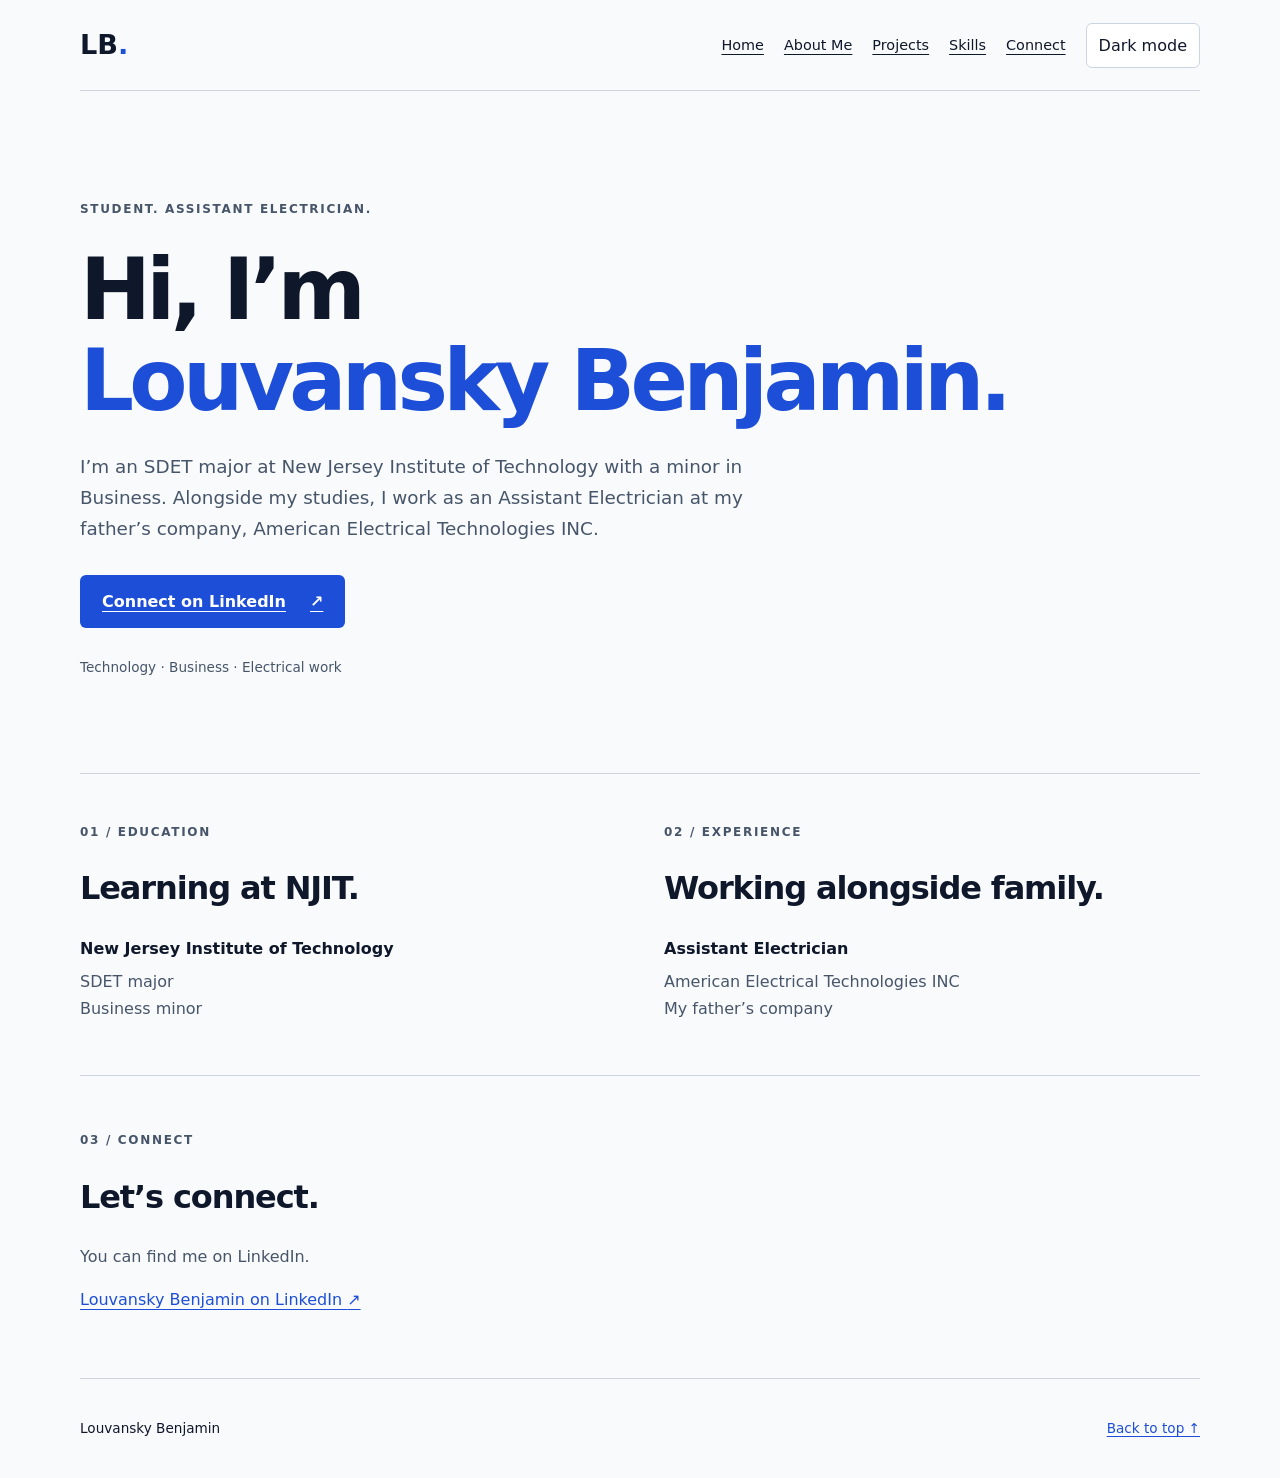
==== index.html @ 08a89f73 "Add disconnect relocation project with before and after photos" ====
<!doctype html>
<html lang="en">
<head>
  <meta charset="utf-8">
  <meta name="viewport" content="width=device-width, initial-scale=1">
  <meta name="description" content="Meet Louvansky Benjamin, an SDET major at NJIT, Business minor, and Assistant Electrician at American Electrical Technologies INC.">
  <title>Louvansky Benjamin | Portfolio</title>
  <link rel="stylesheet" href="css/styles.css">
  <script src="js/script.js" defer></script>
</head>
<body>
  <a class="skip-link" href="#main">Skip to content</a>
  <header class="site-header wrap">
    <a class="brand" href="index.html" aria-label="Louvansky Benjamin home">LB<span aria-hidden="true">.</span></a>
    <button class="menu-toggle" type="button" aria-expanded="false" aria-controls="navigation" hidden>Menu</button>
    <nav id="navigation" aria-label="Main navigation">
      <a href="index.html" aria-current="page">Home</a>
      <a href="about.html">About Me</a>
      <a href="projects.html">Projects</a>
      <a href="skills.html">Skills</a>
      <a href="index.html#contact">Connect</a>
    </nav>
    <button class="theme-toggle" type="button" aria-pressed="false" hidden>Dark mode</button>
  </header>
  <main id="main" class="wrap">
    <section class="hero" aria-labelledby="intro-title">
      <p class="eyebrow">Student. Assistant Electrician.</p>
      <h1 id="intro-title">Hi, I’m<br><span>Louvansky Benjamin.</span></h1>
      <p class="intro">I’m an SDET major at New Jersey Institute of Technology with a minor in Business. Alongside my studies, I work as an Assistant Electrician at my father’s company, American Electrical Technologies INC.</p>
      <a class="button" href="https://www.linkedin.com/in/louvansky-benjamin-083455307/">Connect on LinkedIn <span aria-hidden="true">↗</span></a>
      <p class="hero-note">Technology · Business · Electrical work</p>
    </section>
    <div class="details">
      <section id="education" aria-labelledby="education-title">
        <p class="eyebrow">01 / Education</p>
        <h2 id="education-title">Learning at NJIT.</h2>
        <p class="detail-title">New Jersey Institute of Technology</p>
        <p>SDET major<br>Business minor</p>
      </section>
      <section id="experience" aria-labelledby="experience-title">
        <p class="eyebrow">02 / Experience</p>
        <h2 id="experience-title">Working alongside family.</h2>
        <p class="detail-title">Assistant Electrician</p>
        <p>American Electrical Technologies INC<br>My father’s company</p>
      </section>
    </div>
    <section id="contact" class="contact" aria-labelledby="contact-title">
      <p class="eyebrow">03 / Connect</p>
      <h2 id="contact-title">Let’s connect.</h2>
      <p>You can find me on LinkedIn.</p>
      <a href="https://www.linkedin.com/in/louvansky-benjamin-083455307/">Louvansky Benjamin on LinkedIn <span aria-hidden="true">↗</span></a>
    </section>
  </main>
  <footer class="wrap site-footer"><p>Louvansky Benjamin</p><a href="#main">Back to top ↑</a></footer>
</body>
</html>
---- css/styles.css ----
:root {
  color-scheme: light;
  --background: #f8fafc;
  --surface: #ffffff;
  --text: #0f172a;
  --muted: #475569;
  --accent: #1d4ed8;
  --line: #cbd5e1;
}
:root[data-theme="dark"] {
  color-scheme: dark;
  --background: #0f172a;
  --surface: #172338;
  --text: #f8fafc;
  --muted: #cbd5e1;
  --accent: #93c5fd;
  --line: #475569;
}
* { box-sizing: border-box; }
body { margin: 0; background: var(--background); color: var(--text); font-family: system-ui, -apple-system, BlinkMacSystemFont, "Segoe UI", sans-serif; line-height: 1.7; }
a { color: var(--accent); text-underline-offset: 0.25em; }
a:hover { text-decoration-thickness: 2px; }
button { font: inherit; cursor: pointer; }
:focus-visible { outline: 3px solid var(--accent); outline-offset: 5px; }
[hidden] { display: none !important; }
.wrap { width: min(1120px, calc(100% - 40px)); margin-inline: auto; }
.skip-link { position: absolute; left: 20px; top: -100px; padding: 12px; background: var(--surface); z-index: 2; }
.skip-link:focus { top: 12px; }
.site-header { display: flex; flex-wrap: wrap; align-items: center; gap: 20px; padding-block: 22px; border-bottom: 1px solid var(--line); }
.brand { color: var(--text); font-size: 1.7rem; font-weight: 800; text-decoration: none; margin-right: auto; }
.brand span { color: var(--accent); }
nav { display: flex; flex-wrap: wrap; gap: 20px; }
nav a { color: var(--text); font-size: 0.9rem; }
.menu-toggle, .theme-toggle { background: var(--surface); color: var(--text); border: 1px solid var(--line); padding: 8px 12px; border-radius: 6px; }
.hero { padding-block: 70px; max-width: 950px; }
.eyebrow { color: var(--muted); text-transform: uppercase; font-size: 0.75rem; font-weight: 700; letter-spacing: 0.14em; }
h1 { font-size: clamp(2.6rem, 7vw, 5.3rem); line-height: 1.08; letter-spacing: -0.055em; margin-block: 24px; overflow-wrap: anywhere; }
h1 span { color: var(--accent); }
.intro { max-width: 670px; font-size: 1.15rem; color: var(--muted); margin-bottom: 30px; }
.button { display: inline-flex; gap: 24px; padding: 13px 22px; background: #1d4ed8; color: #fff; border-radius: 6px; font-weight: 600; }
.hero-note { margin-top: 28px; font-size: 0.85rem; color: var(--muted); }
.details { display: grid; border-top: 1px solid var(--line); }
.details section { padding-block: 36px; }
h2 { font-size: clamp(1.5rem, 3vw, 2rem); letter-spacing: -0.035em; line-height: 1.25; }
.detail-title { font-weight: 650; margin-bottom: 0; }
.detail-title + p { margin-top: 6px; color: var(--muted); }
.contact { padding-block: 42px 65px; border-top: 1px solid var(--line); }
.contact p:not(.eyebrow) { color: var(--muted); }
.site-footer { display: flex; flex-wrap: wrap; justify-content: space-between; gap: 12px; align-items: center; padding-block: 24px; border-top: 1px solid var(--line); font-size: 0.85rem; }
@media (max-width: 699px) {
  .site-header nav { order: 4; width: 100%; flex-direction: column; }
  .site-header nav a { padding-block: 8px; }
}
@media (min-width: 700px) {
  .menu-toggle { display: none; }
  .hero { padding-block: 96px 80px; }
  .details { grid-template-columns: 1fr 1fr; gap: 48px; }
}

.project { border-top: 1px solid var(--line); padding-block: 36px 64px; }
.project > p { max-width: 75ch; }
.project-gallery { display: grid; gap: 28px; margin-top: 32px; }
.project-gallery figure { margin: 0; min-width: 0; }
.project-gallery a { display: block; }
.project-gallery img { display: block; width: 100%; height: auto; border-radius: 8px; }
.project-gallery figcaption { margin-top: 12px; color: var(--muted); font-size: 0.9rem; }
@media (min-width: 700px) {
  .project-gallery { grid-template-columns: 1fr 1fr; }
}
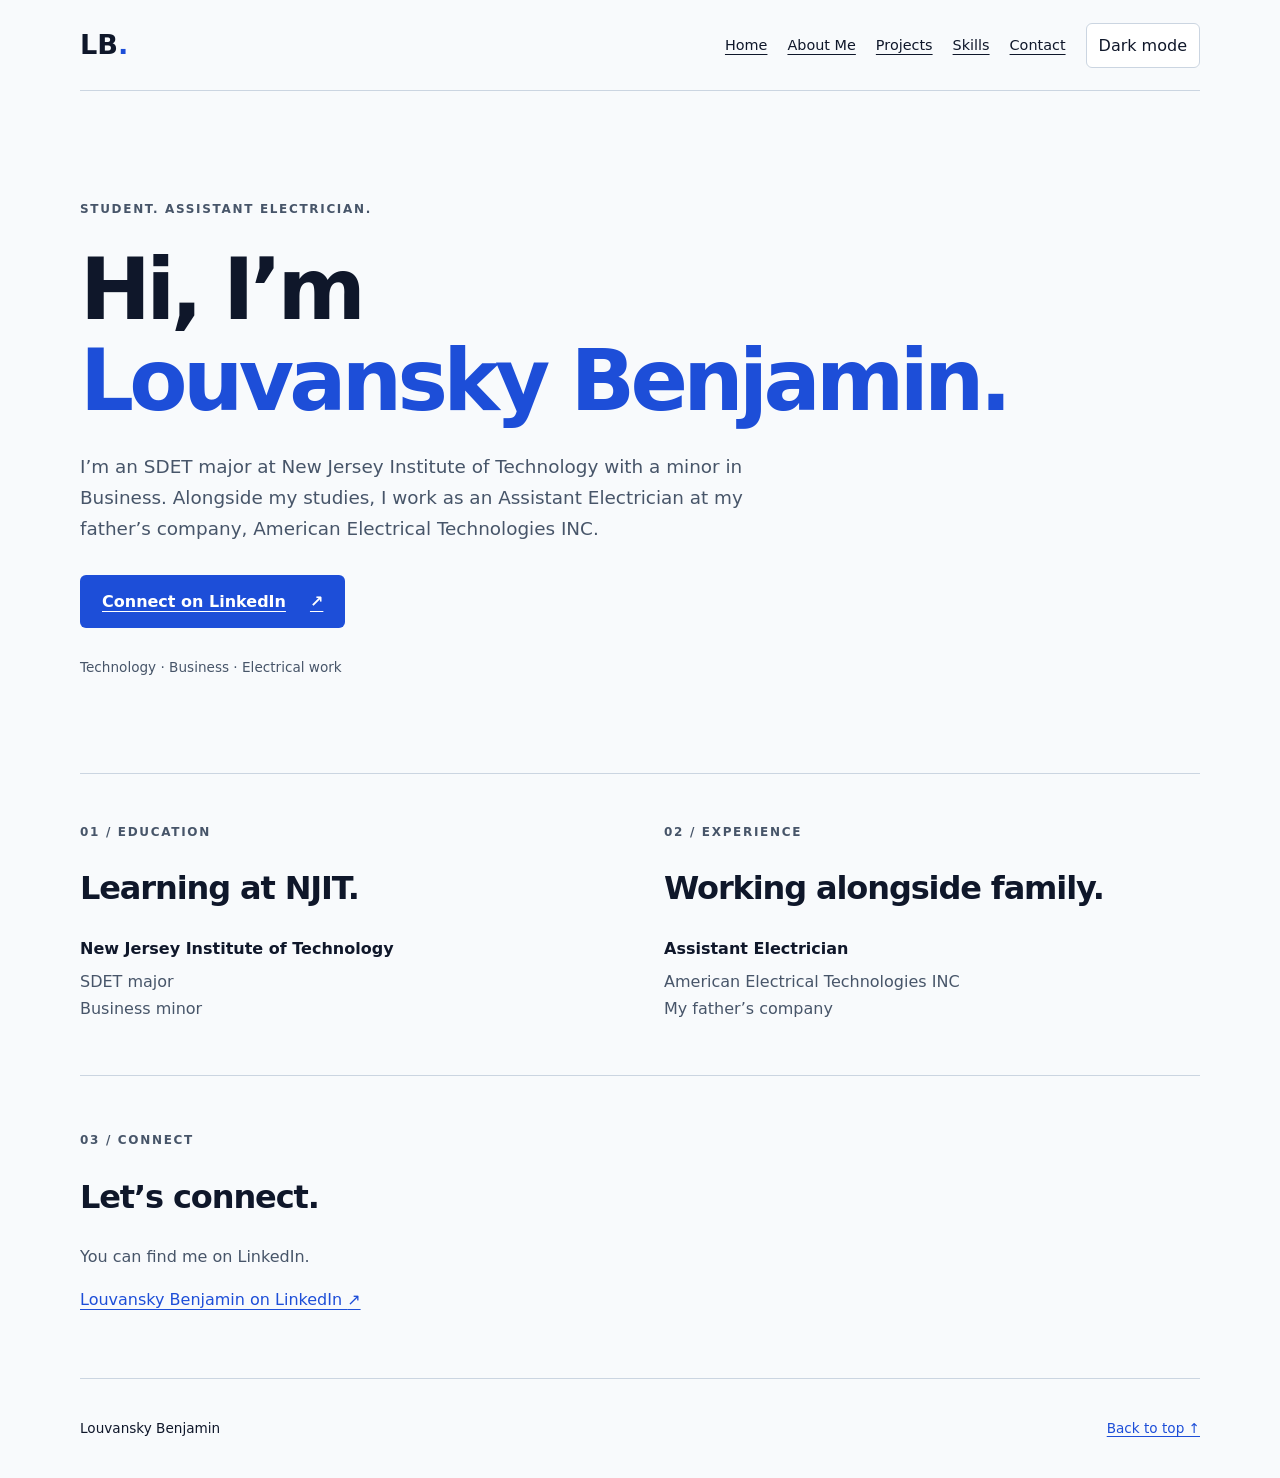
==== commit 00785c20: "Add Contact page and comprehensive website test plan" ====
--- a/index.html
+++ b/index.html
@@ -18,7 +18,7 @@
       <a href="about.html">About Me</a>
       <a href="projects.html">Projects</a>
       <a href="skills.html">Skills</a>
-      <a href="index.html#contact">Connect</a>
+      <a href="contact.html">Contact</a>
     </nav>
     <button class="theme-toggle" type="button" aria-pressed="false" hidden>Dark mode</button>
   </header>
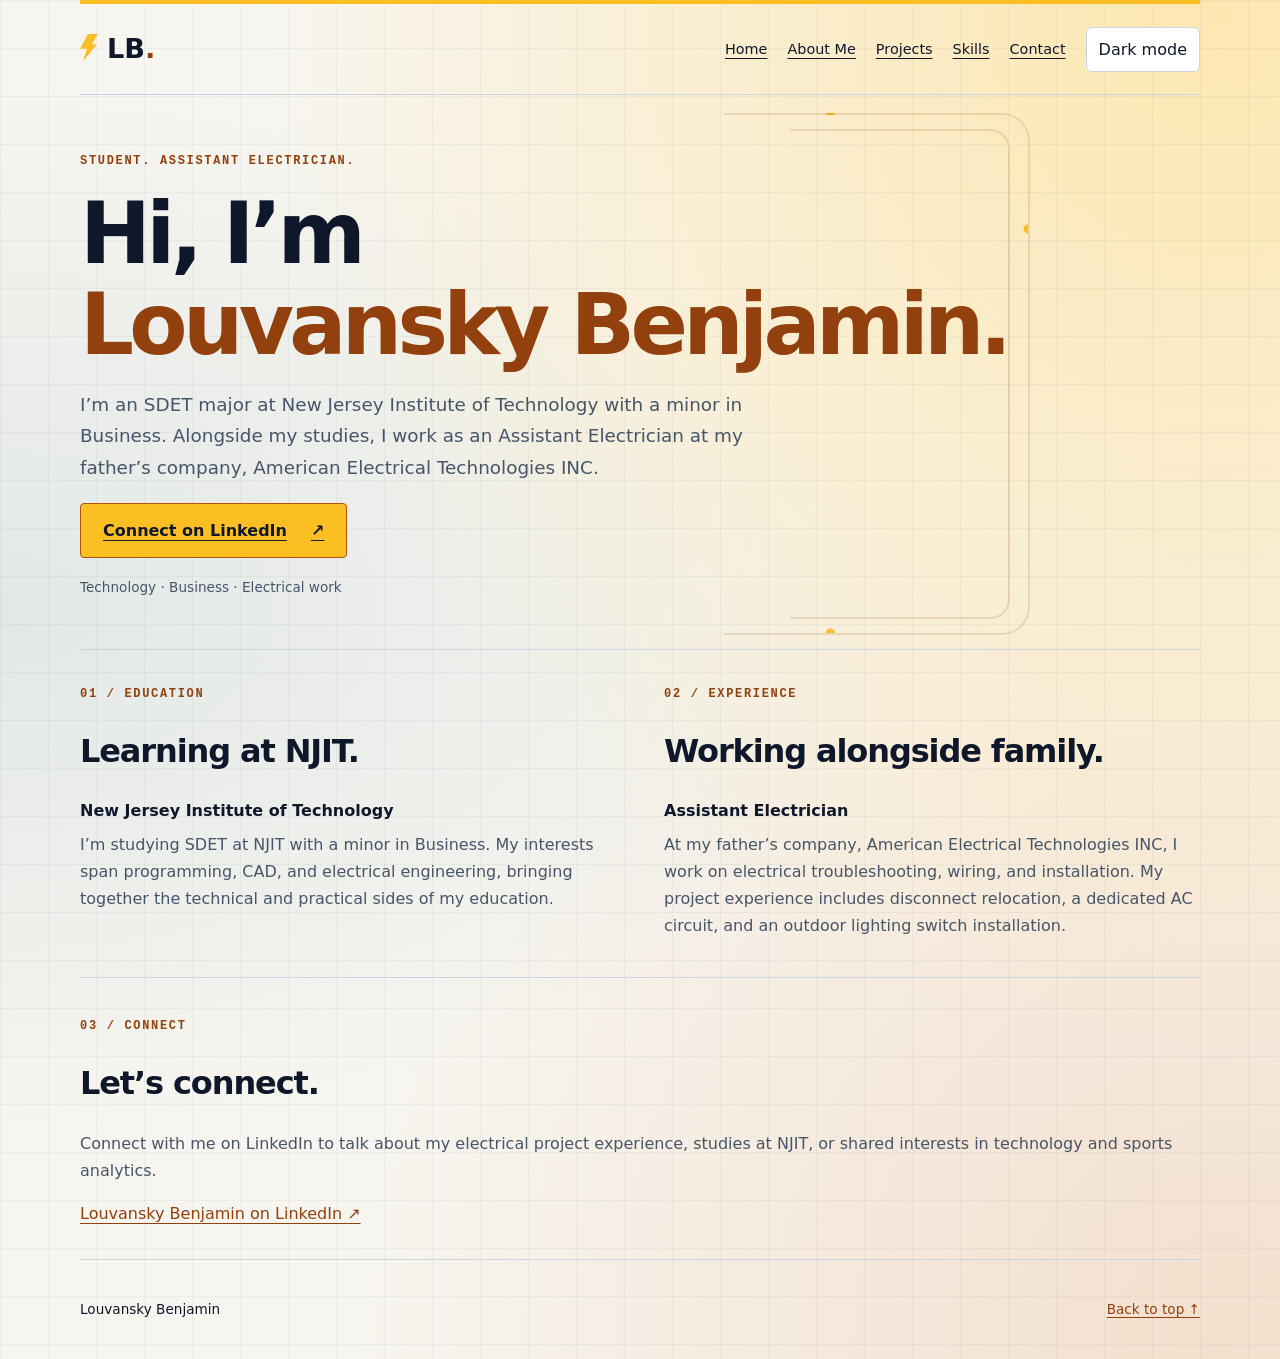
==== commit 741ec80a: "Expand portfolio descriptions with personal and project details" ====
--- a/index.html
+++ b/index.html
@@ -35,19 +35,19 @@
         <p class="eyebrow">01 / Education</p>
         <h2 id="education-title">Learning at NJIT.</h2>
         <p class="detail-title">New Jersey Institute of Technology</p>
-        <p>SDET major<br>Business minor</p>
+        <p>I’m studying SDET at NJIT with a minor in Business. My interests span programming, CAD, and electrical engineering, bringing together the technical and practical sides of my education.</p>
       </section>
       <section id="experience" aria-labelledby="experience-title">
         <p class="eyebrow">02 / Experience</p>
         <h2 id="experience-title">Working alongside family.</h2>
         <p class="detail-title">Assistant Electrician</p>
-        <p>American Electrical Technologies INC<br>My father’s company</p>
+        <p>At my father’s company, American Electrical Technologies INC, I work on electrical troubleshooting, wiring, and installation. My project experience includes disconnect relocation, a dedicated AC circuit, and an outdoor lighting switch installation.</p>
       </section>
     </div>
     <section id="contact" class="contact" aria-labelledby="contact-title">
       <p class="eyebrow">03 / Connect</p>
       <h2 id="contact-title">Let’s connect.</h2>
-      <p>You can find me on LinkedIn.</p>
+      <p>Connect with me on LinkedIn to talk about my electrical project experience, studies at NJIT, or shared interests in technology and sports analytics.</p>
       <a href="https://www.linkedin.com/in/louvansky-benjamin-083455307/">Louvansky Benjamin on LinkedIn <span aria-hidden="true">↗</span></a>
     </section>
   </main>
--- a/css/styles.css
+++ b/css/styles.css
@@ -1,11 +1,17 @@
 :root {
   color-scheme: light;
-  --background: #f8fafc;
+  --background: #f7f5ef;
   --surface: #ffffff;
   --text: #0f172a;
   --muted: #475569;
-  --accent: #1d4ed8;
+  --accent: #92400e;
   --line: #cbd5e1;
+  --glow-blue: #fde7b0;
+  --glow-teal: #e2e8e7;
+  --glow-violet: #f3dfcd;
+  --grid: rgb(71 85 105 / 0.055);
+  --conduit: rgb(146 64 14 / 0.14);
+  --signal: #fbbf24;
 }
 :root[data-theme="dark"] {
   color-scheme: dark;
@@ -13,11 +19,31 @@
   --surface: #172338;
   --text: #f8fafc;
   --muted: #cbd5e1;
-  --accent: #93c5fd;
+  --accent: #fbbf24;
   --line: #475569;
+  --glow-blue: #3b2d17;
+  --glow-teal: #172c30;
+  --glow-violet: #30231e;
+  --grid: rgb(203 213 225 / 0.045);
+  --conduit: rgb(251 191 36 / 0.16);
 }
 * { box-sizing: border-box; }
-body { margin: 0; background: var(--background); color: var(--text); font-family: system-ui, -apple-system, BlinkMacSystemFont, "Segoe UI", sans-serif; line-height: 1.7; }
+body {
+  margin: 0;
+  min-height: 100vh;
+  background-color: var(--background);
+  background-image:
+    linear-gradient(var(--grid) 1px, transparent 1px),
+    linear-gradient(90deg, var(--grid) 1px, transparent 1px),
+    radial-gradient(ellipse at 95% 0%, var(--glow-blue), transparent 55%),
+    radial-gradient(ellipse at 0% 45%, var(--glow-teal), transparent 50%),
+    radial-gradient(ellipse at 95% 100%, var(--glow-violet), transparent 50%);
+  background-size: 48px 48px, 48px 48px, 100% 100%, 100% 100%, 100% 100%;
+  background-repeat: repeat, repeat, no-repeat, no-repeat, no-repeat;
+  color: var(--text);
+  font-family: system-ui, -apple-system, BlinkMacSystemFont, "Segoe UI", sans-serif;
+  line-height: 1.7;
+}
 a { color: var(--accent); text-underline-offset: 0.25em; }
 a:hover { text-decoration-thickness: 2px; }
 button { font: inherit; cursor: pointer; }
@@ -26,25 +52,65 @@
 .wrap { width: min(1120px, calc(100% - 40px)); margin-inline: auto; }
 .skip-link { position: absolute; left: 20px; top: -100px; padding: 12px; background: var(--surface); z-index: 2; }
 .skip-link:focus { top: 12px; }
-.site-header { display: flex; flex-wrap: wrap; align-items: center; gap: 20px; padding-block: 22px; border-bottom: 1px solid var(--line); }
+.site-header { border-top: 4px solid var(--signal); display: flex; flex-wrap: wrap; align-items: center; gap: 20px; padding-block: 22px; border-bottom: 1px solid var(--line); }
 .brand { color: var(--text); font-size: 1.7rem; font-weight: 800; text-decoration: none; margin-right: auto; }
 .brand span { color: var(--accent); }
+.brand::before {
+  content: "";
+  display: inline-block;
+  width: 18px;
+  height: 27px;
+  margin-right: 9px;
+  vertical-align: -3px;
+  background: var(--signal);
+  clip-path: polygon(45% 0, 100% 0, 65% 38%, 95% 38%, 18% 100%, 38% 55%, 0 55%);
+}
 nav { display: flex; flex-wrap: wrap; gap: 20px; }
 nav a { color: var(--text); font-size: 0.9rem; }
 .menu-toggle, .theme-toggle { background: var(--surface); color: var(--text); border: 1px solid var(--line); padding: 8px 12px; border-radius: 6px; }
-.hero { padding-block: 70px; max-width: 950px; }
-.eyebrow { color: var(--muted); text-transform: uppercase; font-size: 0.75rem; font-weight: 700; letter-spacing: 0.14em; }
-h1 { font-size: clamp(2.6rem, 7vw, 5.3rem); line-height: 1.08; letter-spacing: -0.055em; margin-block: 24px; overflow-wrap: anywhere; }
+.hero { position: relative; isolation: isolate; padding-block: 32px; max-width: 950px; }
+/* Decorative conduit bends and junctions stay behind the page content. */
+.hero::before {
+  content: "";
+  position: absolute;
+  z-index: -1;
+  pointer-events: none;
+  top: 18px;
+  right: 0;
+  width: 32%;
+  height: calc(100% - 36px);
+  border: 2px solid var(--conduit);
+  border-left: 0;
+  border-radius: 0 28px 28px 0;
+  background:
+    radial-gradient(circle at 100% 22%, var(--signal) 0 4px, transparent 5px),
+    radial-gradient(circle at 35% 100%, var(--signal) 0 4px, transparent 5px);
+}
+.hero::after {
+  content: "";
+  position: absolute;
+  z-index: -1;
+  pointer-events: none;
+  top: 34px;
+  right: 20px;
+  width: 23%;
+  height: calc(100% - 68px);
+  border: 2px solid var(--conduit);
+  border-left: 0;
+  border-radius: 0 20px 20px 0;
+}
+.eyebrow { font-family: ui-monospace, "SFMono-Regular", Consolas, monospace; color: var(--accent); text-transform: uppercase; font-size: 0.75rem; font-weight: 700; letter-spacing: 0.14em; }
+h1 { font-size: clamp(2.6rem, 7vw, 5.3rem); line-height: 1.08; letter-spacing: -0.055em; margin-block: 16px; overflow-wrap: anywhere; }
 h1 span { color: var(--accent); }
-.intro { max-width: 670px; font-size: 1.15rem; color: var(--muted); margin-bottom: 30px; }
-.button { display: inline-flex; gap: 24px; padding: 13px 22px; background: #1d4ed8; color: #fff; border-radius: 6px; font-weight: 600; }
-.hero-note { margin-top: 28px; font-size: 0.85rem; color: var(--muted); }
+.intro { max-width: 670px; font-size: 1.15rem; color: var(--muted); margin-bottom: 20px; }
+.button { display: inline-flex; gap: 24px; padding: 13px 22px; background: #fbbf24; color: #0f172a; border: 1px solid #b45309; border-radius: 4px; font-weight: 600; }
+.hero-note { margin-top: 18px; font-size: 0.85rem; color: var(--muted); }
 .details { display: grid; border-top: 1px solid var(--line); }
-.details section { padding-block: 36px; }
+.details section { padding-block: 22px; }
 h2 { font-size: clamp(1.5rem, 3vw, 2rem); letter-spacing: -0.035em; line-height: 1.25; }
 .detail-title { font-weight: 650; margin-bottom: 0; }
 .detail-title + p { margin-top: 6px; color: var(--muted); }
-.contact { padding-block: 42px 65px; border-top: 1px solid var(--line); }
+.contact { padding-block: 26px 32px; border-top: 1px solid var(--line); }
 .contact p:not(.eyebrow) { color: var(--muted); }
 .site-footer { display: flex; flex-wrap: wrap; justify-content: space-between; gap: 12px; align-items: center; padding-block: 24px; border-top: 1px solid var(--line); font-size: 0.85rem; }
 @media (max-width: 699px) {
@@ -53,13 +119,13 @@
 }
 @media (min-width: 700px) {
   .menu-toggle { display: none; }
-  .hero { padding-block: 96px 80px; }
+  .hero { padding-block: 44px 36px; }
   .details { grid-template-columns: 1fr 1fr; gap: 48px; }
 }
 
-.project { border-top: 1px solid var(--line); padding-block: 36px 64px; }
+.project { border-top: 1px solid var(--line); padding-block: 26px 32px; }
 .project > p { max-width: 75ch; }
-.project-gallery { display: grid; gap: 28px; margin-top: 32px; }
+.project-gallery { display: grid; gap: 24px; margin-top: 20px; }
 .project-gallery figure { margin: 0; min-width: 0; }
 .project-gallery a { display: block; }
 .project-gallery img { display: block; width: 100%; height: auto; border-radius: 8px; }
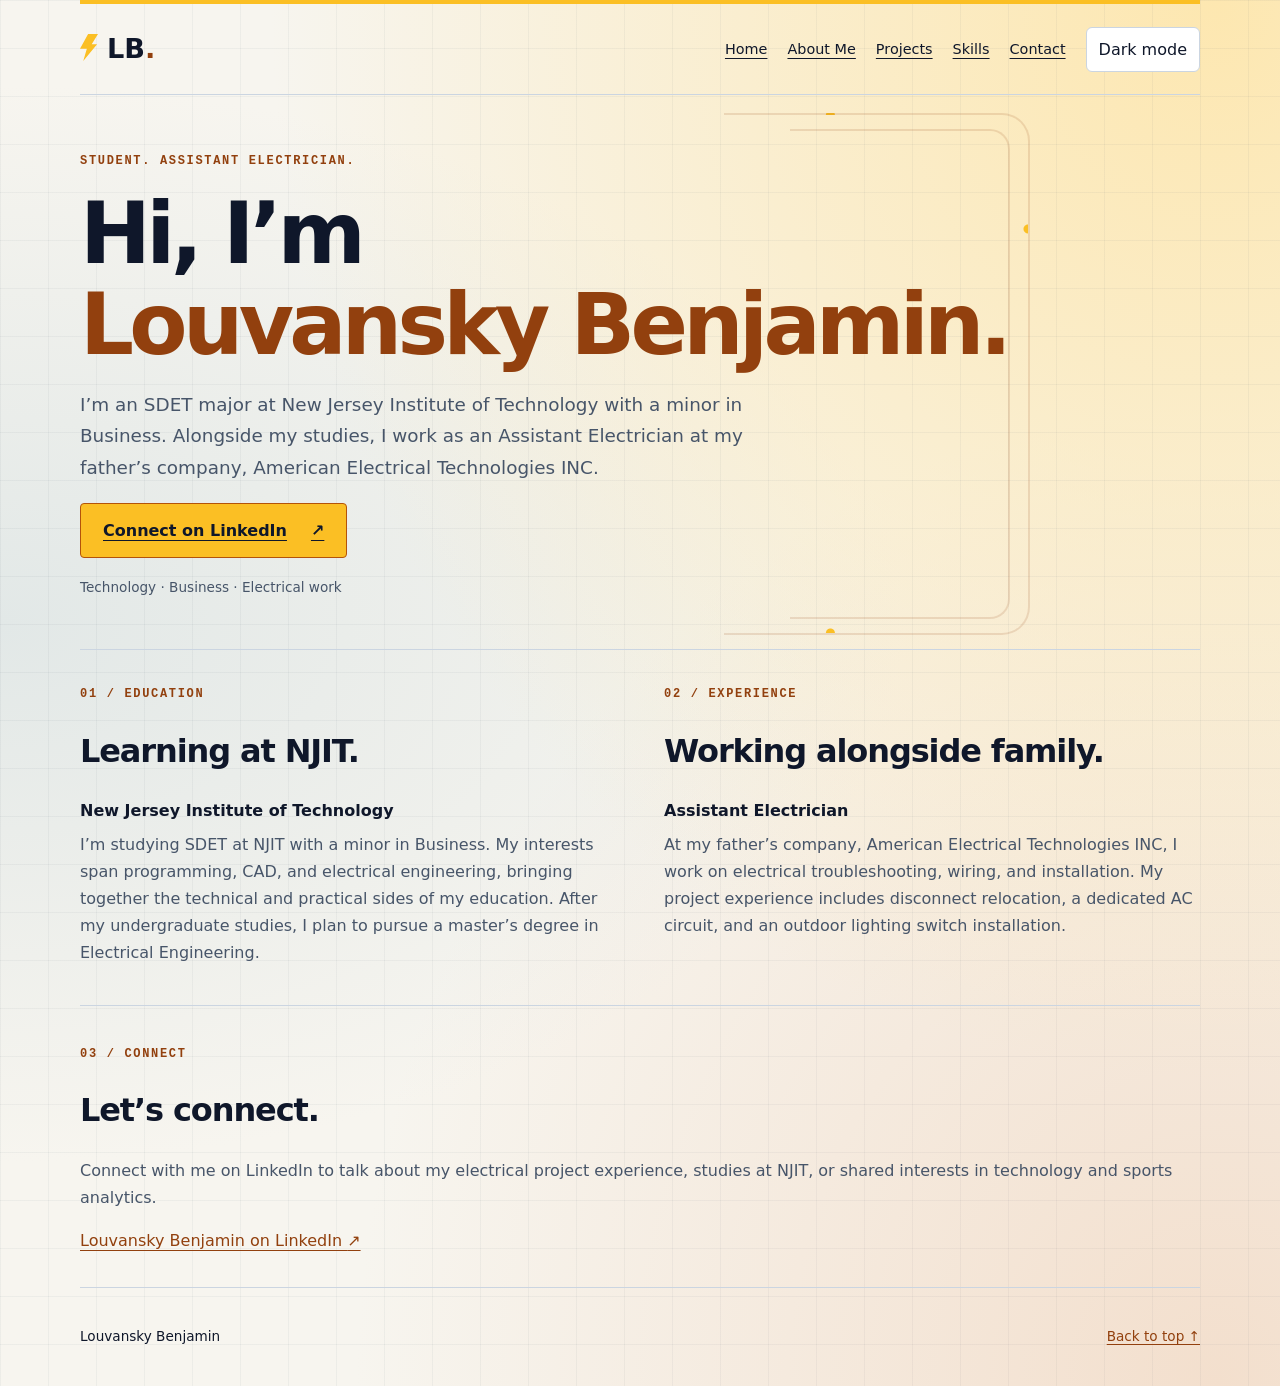
==== commit 8f94708c: "Add plans to pursue a masters in Electrical Engineering" ====
--- a/index.html
+++ b/index.html
@@ -35,7 +35,7 @@
         <p class="eyebrow">01 / Education</p>
         <h2 id="education-title">Learning at NJIT.</h2>
         <p class="detail-title">New Jersey Institute of Technology</p>
-        <p>I’m studying SDET at NJIT with a minor in Business. My interests span programming, CAD, and electrical engineering, bringing together the technical and practical sides of my education.</p>
+        <p>I’m studying SDET at NJIT with a minor in Business. My interests span programming, CAD, and electrical engineering, bringing together the technical and practical sides of my education. After my undergraduate studies, I plan to pursue a master’s degree in Electrical Engineering.</p>
       </section>
       <section id="experience" aria-labelledby="experience-title">
         <p class="eyebrow">02 / Experience</p>
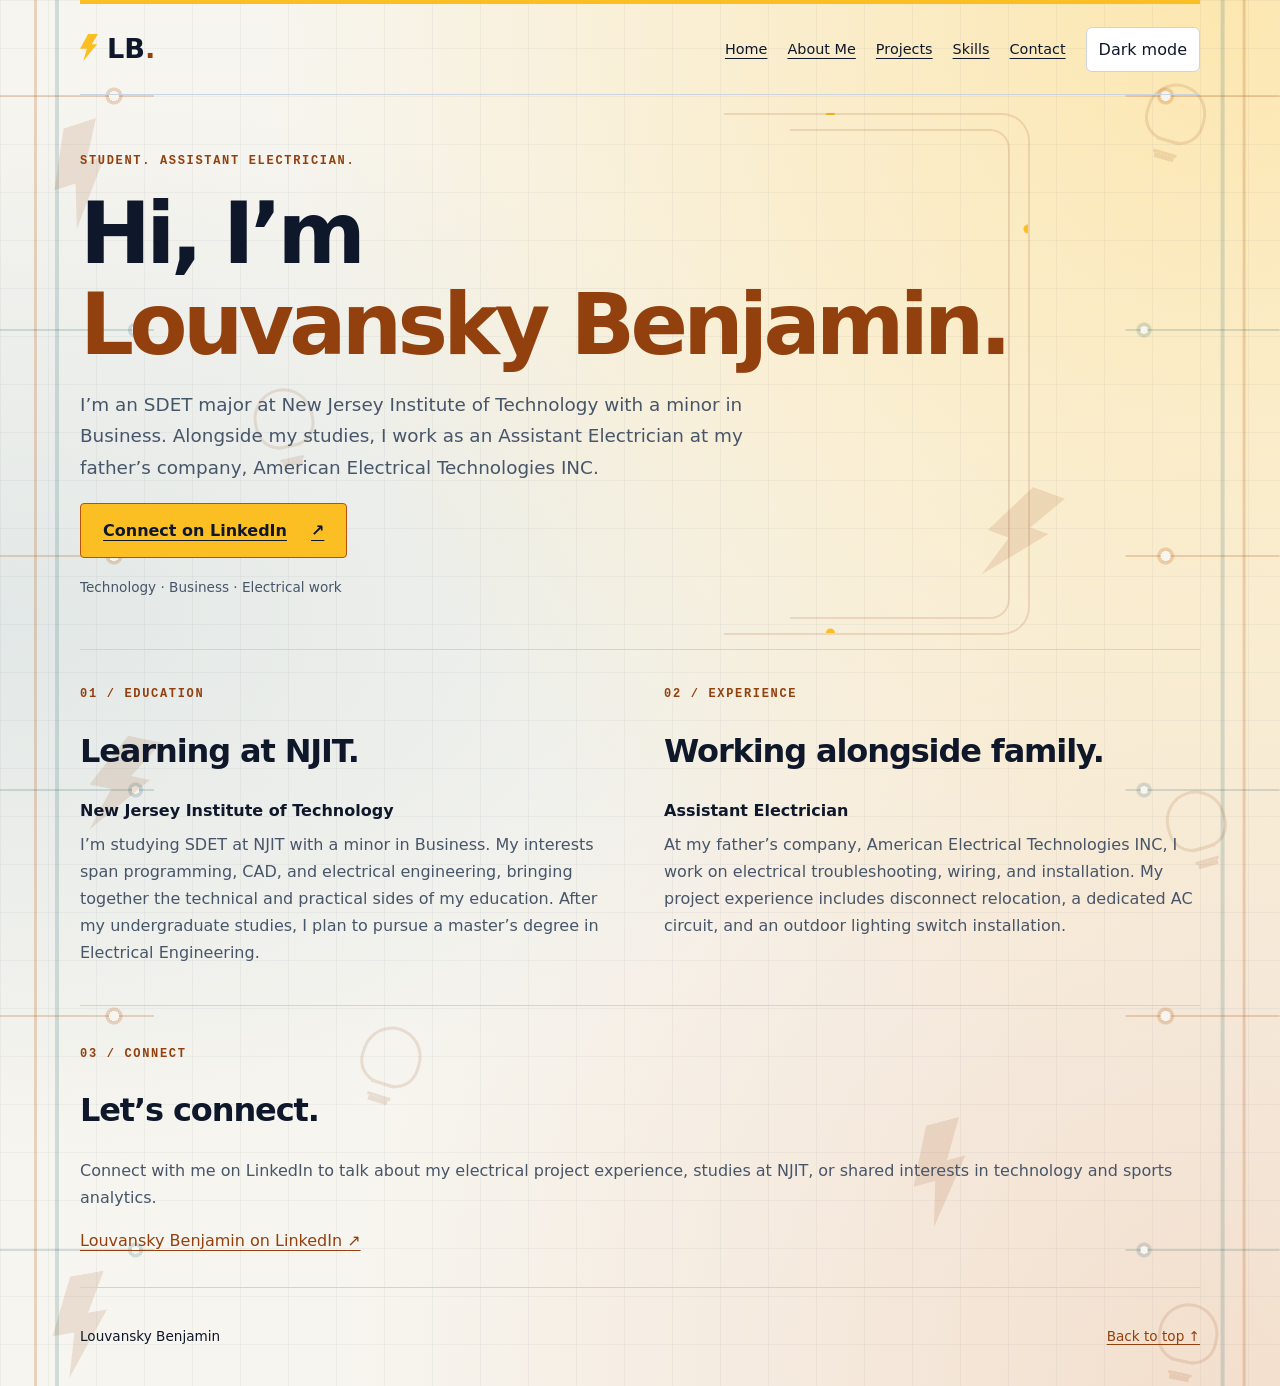
==== commit b3667796: "Scatter decorative lightning bolts and bulbs across backgrounds" ====
--- a/index.html
+++ b/index.html
@@ -9,6 +9,13 @@
   <script src="js/script.js" defer></script>
 </head>
 <body>
+  <div class="electrical-symbols" aria-hidden="true">
+    <span class="symbol bolt"></span><span class="symbol bulb"></span>
+    <span class="symbol bulb"></span><span class="symbol bolt"></span>
+    <span class="symbol bolt"></span><span class="symbol bulb"></span>
+    <span class="symbol bulb"></span><span class="symbol bolt"></span>
+    <span class="symbol bolt"></span><span class="symbol bulb"></span>
+  </div>
   <a class="skip-link" href="#main">Skip to content</a>
   <header class="site-header wrap">
     <a class="brand" href="index.html" aria-label="Louvansky Benjamin home">LB<span aria-hidden="true">.</span></a>
--- a/css/styles.css
+++ b/css/styles.css
@@ -12,6 +12,8 @@
   --grid: rgb(71 85 105 / 0.055);
   --conduit: rgb(146 64 14 / 0.14);
   --signal: #fbbf24;
+  --wire: rgb(180 83 9 / 0.22);
+  --wire-secondary: rgb(37 99 109 / 0.18);
 }
 :root[data-theme="dark"] {
   color-scheme: dark;
@@ -26,9 +28,13 @@
   --glow-violet: #30231e;
   --grid: rgb(203 213 225 / 0.045);
   --conduit: rgb(251 191 36 / 0.16);
+  --wire: rgb(251 191 36 / 0.23);
+  --wire-secondary: rgb(94 234 212 / 0.16);
 }
 * { box-sizing: border-box; }
 body {
+  position: relative;
+  isolation: isolate;
   margin: 0;
   min-height: 100vh;
   background-color: var(--background);
@@ -43,6 +49,38 @@
   color: var(--text);
   font-family: system-ui, -apple-system, BlinkMacSystemFont, "Segoe UI", sans-serif;
   line-height: 1.7;
+}
+/* Paired wire runs bend around the content, ending at circular terminals. */
+body::before,
+body::after {
+  content: "";
+  position: absolute;
+  z-index: -1;
+  pointer-events: none;
+  width: clamp(38px, 12vw, 180px);
+  background-repeat: repeat-y;
+  background-size: 100% 460px;
+}
+body::before {
+  inset: 0 auto 0 0;
+  background-image:
+    radial-gradient(circle at 74% 96px, var(--background) 0 5px, var(--wire) 5px 8px, transparent 9px),
+    radial-gradient(circle at 88% 330px, var(--background) 0 4px, var(--wire-secondary) 4px 7px, transparent 8px),
+    linear-gradient(transparent 95px, var(--wire) 95px 97px, transparent 97px),
+    linear-gradient(transparent 329px, var(--wire-secondary) 329px 331px, transparent 331px),
+    linear-gradient(90deg, transparent 22%, var(--wire) 22% 24%, transparent 24%),
+    linear-gradient(90deg, transparent 36%, var(--wire-secondary) 36% 38%, transparent 38%);
+}
+body::after {
+  inset: 0 0 0 auto;
+  transform: scaleX(-1);
+  background-image:
+    radial-gradient(circle at 74% 96px, var(--background) 0 5px, var(--wire) 5px 8px, transparent 9px),
+    radial-gradient(circle at 88% 330px, var(--background) 0 4px, var(--wire-secondary) 4px 7px, transparent 8px),
+    linear-gradient(transparent 95px, var(--wire) 95px 97px, transparent 97px),
+    linear-gradient(transparent 329px, var(--wire-secondary) 329px 331px, transparent 331px),
+    linear-gradient(90deg, transparent 22%, var(--wire) 22% 24%, transparent 24%),
+    linear-gradient(90deg, transparent 36%, var(--wire-secondary) 36% 38%, transparent 38%);
 }
 a { color: var(--accent); text-underline-offset: 0.25em; }
 a:hover { text-decoration-thickness: 2px; }
@@ -133,3 +171,47 @@
 @media (min-width: 700px) {
   .project-gallery { grid-template-columns: 1fr 1fr; }
 }
+
+/* CSS-only electrical symbols: decorative, silent, and outside the tab order. */
+.electrical-symbols {
+  position: absolute;
+  inset: 0;
+  overflow: hidden;
+  z-index: -1;
+  pointer-events: none;
+}
+.symbol { position: absolute; color: var(--accent); opacity: 0.13; }
+.bolt {
+  width: clamp(26px, 5vw, 62px);
+  height: clamp(46px, 8vw, 100px);
+  background: currentColor;
+  clip-path: polygon(45% 0, 100% 0, 63% 39%, 94% 39%, 15% 100%, 36% 56%, 0 56%);
+}
+.bulb { width: clamp(32px, 5vw, 60px); height: clamp(48px, 7vw, 84px); }
+.bulb::before {
+  content: "";
+  position: absolute;
+  inset: 0 0 28%;
+  border: 3px solid currentColor;
+  border-radius: 50% 50% 40% 40%;
+}
+.bulb::after {
+  content: "";
+  position: absolute;
+  width: 40%;
+  height: 12%;
+  left: 30%;
+  bottom: 13%;
+  border-block: 3px solid currentColor;
+  box-shadow: 0 7px 0 -2px currentColor;
+}
+.symbol:nth-child(1) { left: 4%; top: 9%; transform: rotate(-18deg); }
+.symbol:nth-child(2) { right: 6%; top: 6%; transform: rotate(16deg); }
+.symbol:nth-child(3) { left: 20%; top: 28%; transform: rotate(-12deg); }
+.symbol:nth-child(4) { right: 18%; top: 35%; transform: rotate(20deg); }
+.symbol:nth-child(5) { left: 7%; top: 53%; transform: rotate(12deg); }
+.symbol:nth-child(6) { right: 4%; top: 57%; transform: rotate(-16deg); }
+.symbol:nth-child(7) { left: 28%; top: 74%; transform: rotate(18deg); }
+.symbol:nth-child(8) { right: 24%; top: 81%; transform: rotate(-15deg); }
+.symbol:nth-child(9) { left: 4%; top: 92%; transform: rotate(-10deg); }
+.symbol:nth-child(10) { right: 5%; top: 94%; transform: rotate(12deg); }
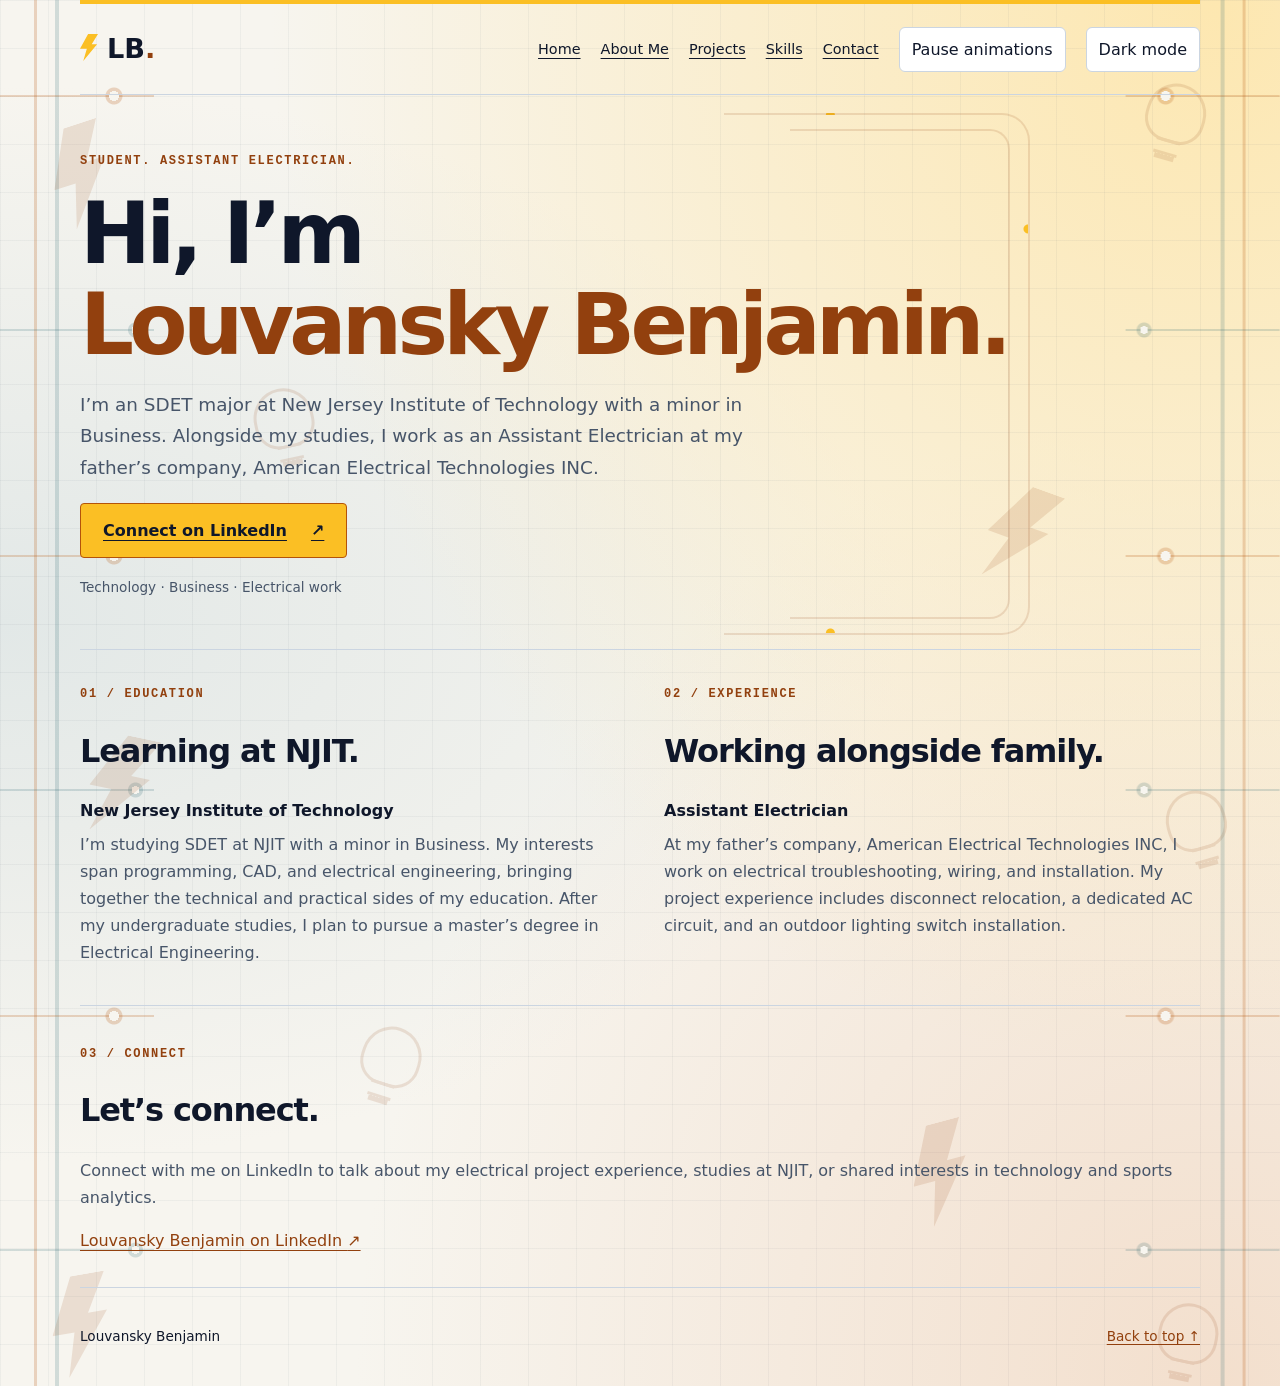
==== commit 9942db55: "Animate project photos and electrical backgrounds with motion controls" ====
--- a/index.html
+++ b/index.html
@@ -27,6 +27,7 @@
       <a href="skills.html">Skills</a>
       <a href="contact.html">Contact</a>
     </nav>
+    <button class="motion-toggle" type="button" aria-pressed="false" hidden>Pause animations</button>
     <button class="theme-toggle" type="button" aria-pressed="false" hidden>Dark mode</button>
   </header>
   <main id="main" class="wrap">
--- a/css/styles.css
+++ b/css/styles.css
@@ -215,3 +215,38 @@
 .symbol:nth-child(8) { right: 24%; top: 81%; transform: rotate(-15deg); }
 .symbol:nth-child(9) { left: 4%; top: 92%; transform: rotate(-10deg); }
 .symbol:nth-child(10) { right: 5%; top: 94%; transform: rotate(12deg); }
+
+.motion-toggle { background: var(--surface); color: var(--text); border: 1px solid var(--line); padding: 8px 12px; border-radius: 6px; }
+@keyframes photo-arrive {
+  from { opacity: 0.7; translate: 0 12px; }
+  to { opacity: 1; translate: 0 0; }
+}
+@keyframes electrical-drift {
+  0%, 100% { translate: 0 0; opacity: 0.11; }
+  50% { translate: 0 -12px; opacity: 0.2; }
+}
+@keyframes wire-glow {
+  0%, 100% { opacity: 0.55; }
+  50% { opacity: 1; }
+}
+@media (prefers-reduced-motion: no-preference) {
+  .symbol { animation: electrical-drift 10s ease-in-out infinite; }
+  .symbol:nth-child(even) { animation-delay: -5s; animation-duration: 13s; }
+  .symbol:nth-child(3n) { animation-delay: -3s; }
+  body::before, body::after { animation: wire-glow 8s ease-in-out infinite; }
+  body::after { animation-delay: -4s; }
+  .project-gallery img { animation: photo-arrive 700ms ease-out both; transition: transform 350ms ease, box-shadow 350ms ease; }
+  .project-gallery figure:nth-child(even) img { animation-delay: 120ms; }
+  .project-gallery a:focus-visible img { transform: translateY(-4px) scale(1.015); box-shadow: 0 12px 28px rgb(15 23 42 / 0.22); }
+}
+@media (prefers-reduced-motion: no-preference) and (hover: hover) {
+  .project-gallery a:hover img { transform: translateY(-4px) scale(1.015); box-shadow: 0 12px 28px rgb(15 23 42 / 0.22); }
+}
+/* The visitor can stop all decoration without changing device preferences. */
+:root.motion-paused .symbol,
+:root.motion-paused body::before,
+:root.motion-paused body::after { animation-play-state: paused; }
+:root.motion-paused .project-gallery img { animation: none; transition: none; transform: none; }
+@media (prefers-reduced-motion: reduce) {
+  .motion-toggle { display: none; }
+}
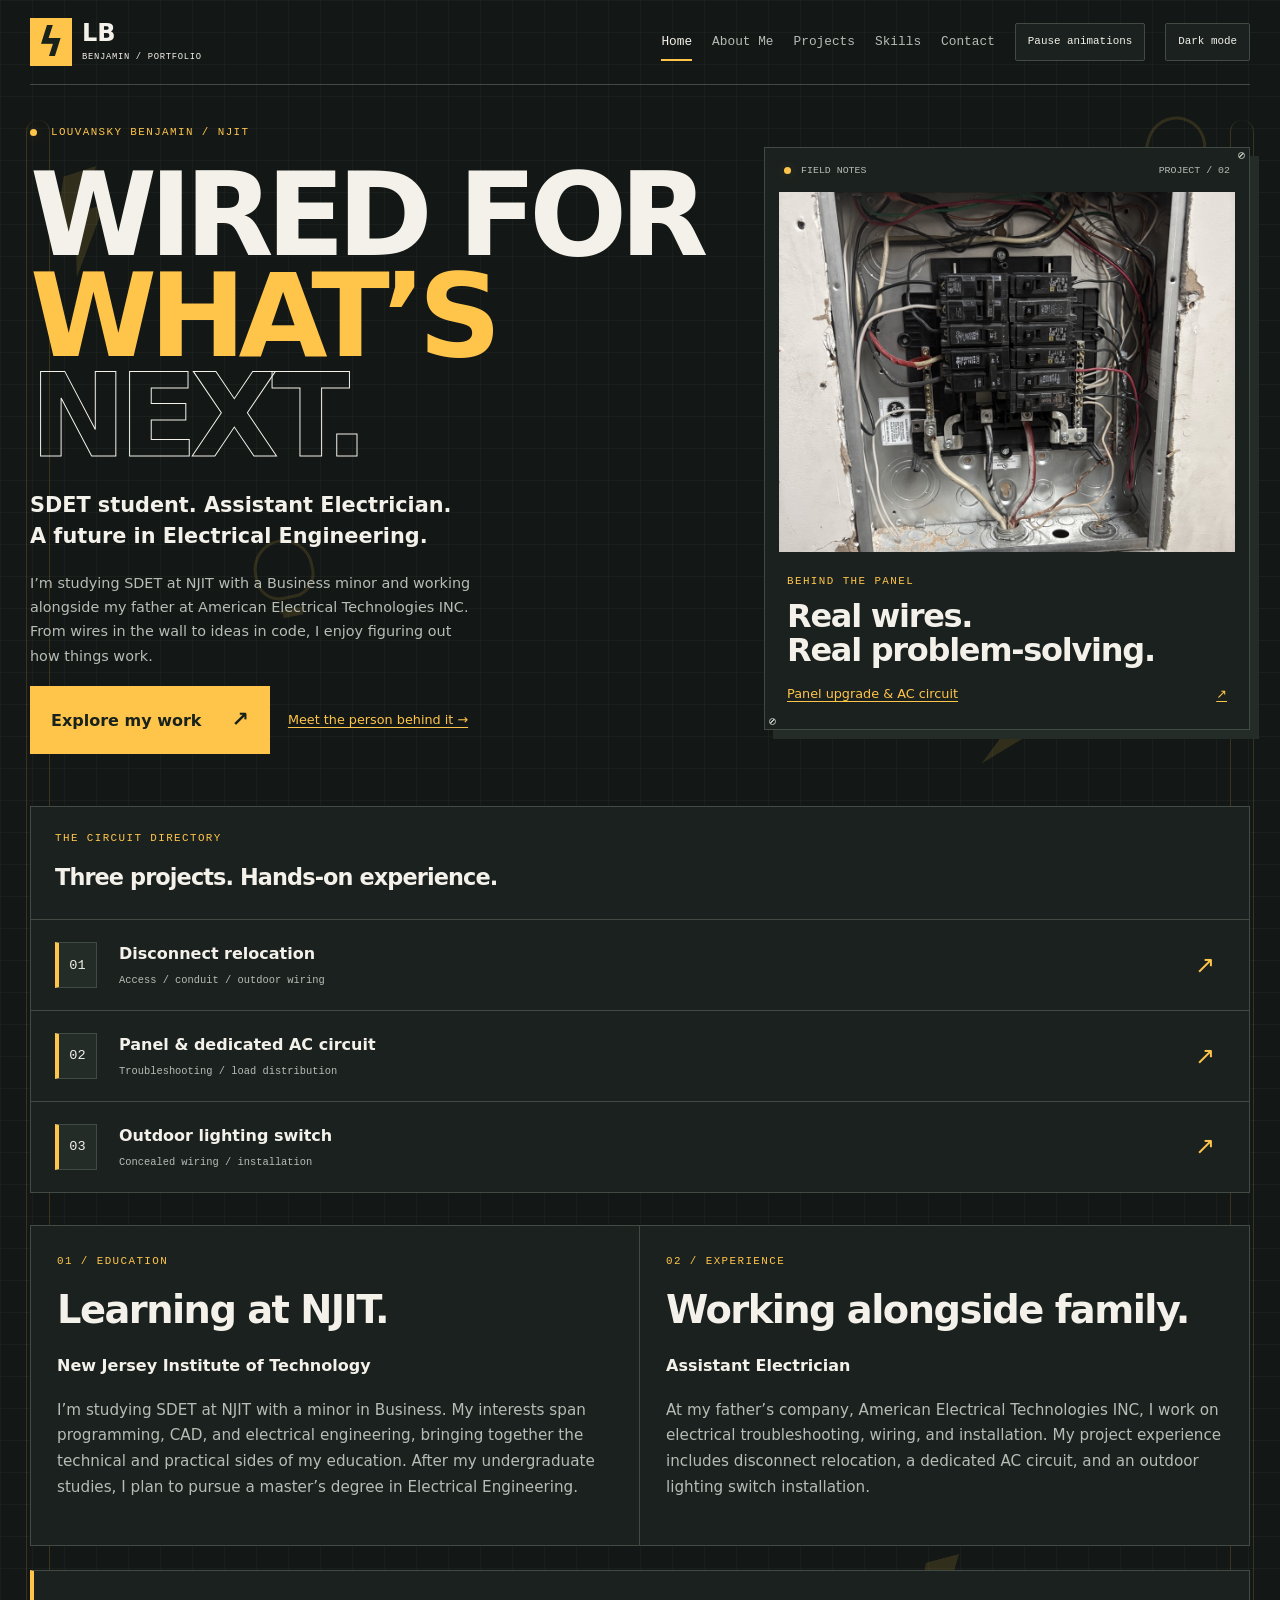
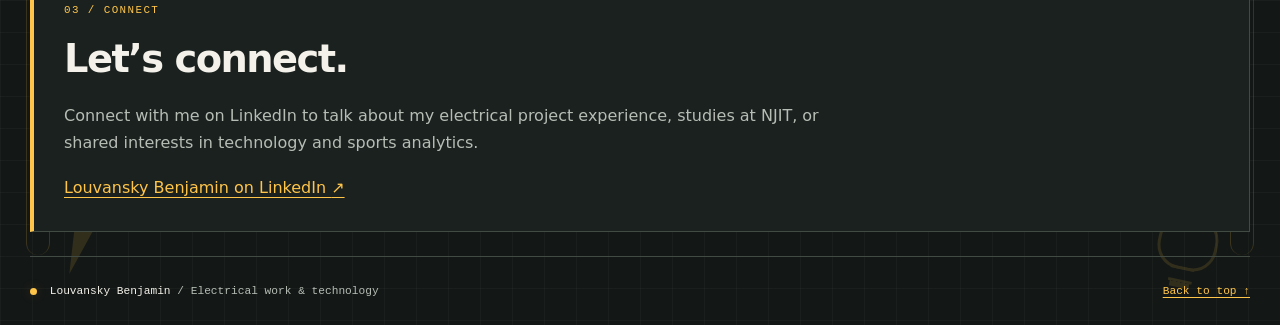
==== commit 194a176e: "Redesign portfolio as an electrical control panel with featured field work" ====
--- a/index.html
+++ b/index.html
@@ -8,7 +8,7 @@
   <link rel="stylesheet" href="css/styles.css">
   <script src="js/script.js" defer></script>
 </head>
-<body>
+<body class="home">
   <div class="electrical-symbols" aria-hidden="true">
     <span class="symbol bolt"></span><span class="symbol bulb"></span>
     <span class="symbol bulb"></span><span class="symbol bolt"></span>
@@ -18,7 +18,7 @@
   </div>
   <a class="skip-link" href="#main">Skip to content</a>
   <header class="site-header wrap">
-    <a class="brand" href="index.html" aria-label="Louvansky Benjamin home">LB<span aria-hidden="true">.</span></a>
+    <a class="brand" href="index.html" aria-label="Louvansky Benjamin home"><span class="brand-mark" aria-hidden="true">ϟ</span><span>LB<span class="brand-sub">BENJAMIN / PORTFOLIO</span></span></a>
     <button class="menu-toggle" type="button" aria-expanded="false" aria-controls="navigation" hidden>Menu</button>
     <nav id="navigation" aria-label="Main navigation">
       <a href="index.html" aria-current="page">Home</a>
@@ -31,12 +31,26 @@
     <button class="theme-toggle" type="button" aria-pressed="false" hidden>Dark mode</button>
   </header>
   <main id="main" class="wrap">
-    <section class="hero" aria-labelledby="intro-title">
-      <p class="eyebrow">Student. Assistant Electrician.</p>
-      <h1 id="intro-title">Hi, I’m<br><span>Louvansky Benjamin.</span></h1>
-      <p class="intro">I’m an SDET major at New Jersey Institute of Technology with a minor in Business. Alongside my studies, I work as an Assistant Electrician at my father’s company, American Electrical Technologies INC.</p>
-      <a class="button" href="https://www.linkedin.com/in/louvansky-benjamin-083455307/">Connect on LinkedIn <span aria-hidden="true">↗</span></a>
-      <p class="hero-note">Technology · Business · Electrical work</p>
+    <section class="home-hero" aria-labelledby="intro-title">
+      <div class="hero-copy">
+        <p class="eyebrow"><span class="status-dot" aria-hidden="true"></span> Louvansky Benjamin / NJIT</p>
+        <h1 id="intro-title">WIRED FOR<br><span>WHAT’S</span><br><span class="outline-word">NEXT.</span></h1>
+        <p class="hero-role">SDET student. Assistant Electrician.<br>A future in Electrical Engineering.</p>
+        <p class="intro">I’m studying SDET at NJIT with a Business minor and working alongside my father at American Electrical Technologies INC. From wires in the wall to ideas in code, I enjoy figuring out how things work.</p>
+        <div class="hero-actions"><a class="button" href="projects.html">Explore my work <span aria-hidden="true">↗</span></a><a class="text-link" href="about.html">Meet the person behind it →</a></div>
+      </div>
+      <figure class="field-panel">
+        <div class="panel-label"><span class="status-dot" aria-hidden="true"></span> FIELD NOTES <span>PROJECT / 02</span></div>
+        <a class="field-photo" href="projects.html#panel-title"><img src="images/panel-upgrade-02.jpg" width="1050" height="1400" alt="Open apartment electrical panel showing the breakers and wiring from the dedicated AC circuit project."></a>
+        <figcaption><span class="eyebrow">Behind the panel</span><strong>Real wires.<br>Real problem-solving.</strong><a href="projects.html#panel-title">Panel upgrade &amp; AC circuit <span aria-hidden="true">↗</span></a></figcaption>
+        <span class="panel-screw screw-top" aria-hidden="true"></span><span class="panel-screw screw-bottom" aria-hidden="true"></span>
+      </figure>
+    </section>
+    <section class="project-directory" aria-labelledby="directory-title">
+      <div class="section-heading"><p class="eyebrow">The circuit directory</p><h2 id="directory-title">Three projects. Hands-on experience.</h2></div>
+      <a class="circuit-link" href="projects.html#disconnect-title"><span class="circuit-number">01</span><span><strong>Disconnect relocation</strong><small>Access / conduit / outdoor wiring</small></span><span class="circuit-arrow" aria-hidden="true">↗</span></a>
+      <a class="circuit-link" href="projects.html#panel-title"><span class="circuit-number">02</span><span><strong>Panel &amp; dedicated AC circuit</strong><small>Troubleshooting / load distribution</small></span><span class="circuit-arrow" aria-hidden="true">↗</span></a>
+      <a class="circuit-link" href="projects.html#lighting-title"><span class="circuit-number">03</span><span><strong>Outdoor lighting switch</strong><small>Concealed wiring / installation</small></span><span class="circuit-arrow" aria-hidden="true">↗</span></a>
     </section>
     <div class="details">
       <section id="education" aria-labelledby="education-title">
@@ -59,6 +73,6 @@
       <a href="https://www.linkedin.com/in/louvansky-benjamin-083455307/">Louvansky Benjamin on LinkedIn <span aria-hidden="true">↗</span></a>
     </section>
   </main>
-  <footer class="wrap site-footer"><p>Louvansky Benjamin</p><a href="#main">Back to top ↑</a></footer>
+  <footer class="wrap site-footer"><p><span class="status-dot" aria-hidden="true"></span> Louvansky Benjamin <span class="footer-note"> / Electrical work &amp; technology</span></p><a href="#main">Back to top ↑</a></footer>
 </body>
 </html>
--- a/css/styles.css
+++ b/css/styles.css
@@ -1,177 +1,145 @@
 :root {
+  color-scheme: dark;
+  --background: #131716;
+  --surface: #1b211f;
+  --raised: #242c28;
+  --text: #f3f1e9;
+  --muted: #b6bdb5;
+  --accent: #ffc54a;
+  --line: #424b43;
+  --grid: rgb(187 199 172 / 0.045);
+  --wire: rgb(255 197 74 / 0.17);
+  --mono: ui-monospace, "SFMono-Regular", Consolas, monospace;
+}
+:root[data-theme="light"] {
   color-scheme: light;
-  --background: #f7f5ef;
-  --surface: #ffffff;
-  --text: #0f172a;
-  --muted: #475569;
-  --accent: #92400e;
-  --line: #cbd5e1;
-  --glow-blue: #fde7b0;
-  --glow-teal: #e2e8e7;
-  --glow-violet: #f3dfcd;
-  --grid: rgb(71 85 105 / 0.055);
-  --conduit: rgb(146 64 14 / 0.14);
-  --signal: #fbbf24;
-  --wire: rgb(180 83 9 / 0.22);
-  --wire-secondary: rgb(37 99 109 / 0.18);
-}
-:root[data-theme="dark"] {
-  color-scheme: dark;
-  --background: #0f172a;
-  --surface: #172338;
-  --text: #f8fafc;
-  --muted: #cbd5e1;
-  --accent: #fbbf24;
-  --line: #475569;
-  --glow-blue: #3b2d17;
-  --glow-teal: #172c30;
-  --glow-violet: #30231e;
-  --grid: rgb(203 213 225 / 0.045);
-  --conduit: rgb(251 191 36 / 0.16);
-  --wire: rgb(251 191 36 / 0.23);
-  --wire-secondary: rgb(94 234 212 / 0.16);
+  --background: #f0eee4;
+  --surface: #faf8ef;
+  --raised: #e7e5d9;
+  --text: #19221b;
+  --muted: #4c574d;
+  --accent: #855000;
+  --line: #a7ad9e;
+  --grid: rgb(42 63 35 / 0.05);
+  --wire: rgb(133 80 0 / 0.15);
 }
 * { box-sizing: border-box; }
 body {
-  position: relative;
-  isolation: isolate;
-  margin: 0;
-  min-height: 100vh;
-  background-color: var(--background);
-  background-image:
-    linear-gradient(var(--grid) 1px, transparent 1px),
-    linear-gradient(90deg, var(--grid) 1px, transparent 1px),
-    radial-gradient(ellipse at 95% 0%, var(--glow-blue), transparent 55%),
-    radial-gradient(ellipse at 0% 45%, var(--glow-teal), transparent 50%),
-    radial-gradient(ellipse at 95% 100%, var(--glow-violet), transparent 50%);
-  background-size: 48px 48px, 48px 48px, 100% 100%, 100% 100%, 100% 100%;
-  background-repeat: repeat, repeat, no-repeat, no-repeat, no-repeat;
-  color: var(--text);
-  font-family: system-ui, -apple-system, BlinkMacSystemFont, "Segoe UI", sans-serif;
-  line-height: 1.7;
-}
-/* Paired wire runs bend around the content, ending at circular terminals. */
-body::before,
-body::after {
-  content: "";
-  position: absolute;
-  z-index: -1;
-  pointer-events: none;
-  width: clamp(38px, 12vw, 180px);
-  background-repeat: repeat-y;
-  background-size: 100% 460px;
-}
-body::before {
-  inset: 0 auto 0 0;
-  background-image:
-    radial-gradient(circle at 74% 96px, var(--background) 0 5px, var(--wire) 5px 8px, transparent 9px),
-    radial-gradient(circle at 88% 330px, var(--background) 0 4px, var(--wire-secondary) 4px 7px, transparent 8px),
-    linear-gradient(transparent 95px, var(--wire) 95px 97px, transparent 97px),
-    linear-gradient(transparent 329px, var(--wire-secondary) 329px 331px, transparent 331px),
-    linear-gradient(90deg, transparent 22%, var(--wire) 22% 24%, transparent 24%),
-    linear-gradient(90deg, transparent 36%, var(--wire-secondary) 36% 38%, transparent 38%);
-}
-body::after {
-  inset: 0 0 0 auto;
-  transform: scaleX(-1);
-  background-image:
-    radial-gradient(circle at 74% 96px, var(--background) 0 5px, var(--wire) 5px 8px, transparent 9px),
-    radial-gradient(circle at 88% 330px, var(--background) 0 4px, var(--wire-secondary) 4px 7px, transparent 8px),
-    linear-gradient(transparent 95px, var(--wire) 95px 97px, transparent 97px),
-    linear-gradient(transparent 329px, var(--wire-secondary) 329px 331px, transparent 331px),
-    linear-gradient(90deg, transparent 22%, var(--wire) 22% 24%, transparent 24%),
-    linear-gradient(90deg, transparent 36%, var(--wire-secondary) 36% 38%, transparent 38%);
-}
+  margin: 0; position: relative; isolation: isolate; min-height: 100vh;
+  color: var(--text); background-color: var(--background);
+  background-image: linear-gradient(var(--grid) 1px, transparent 1px), linear-gradient(90deg, var(--grid) 1px, transparent 1px);
+  background-size: 32px 32px;
+  font: 1rem/1.7 system-ui, -apple-system, BlinkMacSystemFont, "Segoe UI", sans-serif;
+}
+body::before, body::after {
+  content: ""; position: absolute; inset: 120px auto 70px 2%; width: 22px;
+  border-inline: 1px solid var(--wire); border-radius: 20px; z-index: -1; pointer-events: none;
+}
+body::after { left: auto; right: 2%; }
 a { color: var(--accent); text-underline-offset: 0.25em; }
 a:hover { text-decoration-thickness: 2px; }
 button { font: inherit; cursor: pointer; }
 :focus-visible { outline: 3px solid var(--accent); outline-offset: 5px; }
 [hidden] { display: none !important; }
-.wrap { width: min(1120px, calc(100% - 40px)); margin-inline: auto; }
-.skip-link { position: absolute; left: 20px; top: -100px; padding: 12px; background: var(--surface); z-index: 2; }
+.wrap { width: min(1220px, calc(100% - 48px)); margin-inline: auto; }
+.skip-link { position: absolute; left: 20px; top: -100px; padding: 12px; background: var(--surface); z-index: 5; }
 .skip-link:focus { top: 12px; }
-.site-header { border-top: 4px solid var(--signal); display: flex; flex-wrap: wrap; align-items: center; gap: 20px; padding-block: 22px; border-bottom: 1px solid var(--line); }
-.brand { color: var(--text); font-size: 1.7rem; font-weight: 800; text-decoration: none; margin-right: auto; }
-.brand span { color: var(--accent); }
-.brand::before {
-  content: "";
-  display: inline-block;
-  width: 18px;
-  height: 27px;
-  margin-right: 9px;
-  vertical-align: -3px;
-  background: var(--signal);
-  clip-path: polygon(45% 0, 100% 0, 65% 38%, 95% 38%, 18% 100%, 38% 55%, 0 55%);
-}
+.site-header { display: flex; flex-wrap: wrap; align-items: center; gap: 20px; padding-block: 18px; border-bottom: 1px solid var(--line); }
+.brand { display: flex; align-items: center; gap: 10px; margin-right: auto; color: var(--text); text-decoration: none; font-size: 1.5rem; font-weight: 900; line-height: 1.1; }
+.brand-mark { display: grid; place-items: center; background: #ffc54a; color: #19221b; font-size: 2.5rem; width: 42px; height: 48px; }
+.brand-sub { display: block; font: 0.55rem/1.5 var(--mono); letter-spacing: 0.08em; margin-top: 4px; }
 nav { display: flex; flex-wrap: wrap; gap: 20px; }
-nav a { color: var(--text); font-size: 0.9rem; }
-.menu-toggle, .theme-toggle { background: var(--surface); color: var(--text); border: 1px solid var(--line); padding: 8px 12px; border-radius: 6px; }
-.hero { position: relative; isolation: isolate; padding-block: 32px; max-width: 950px; }
-/* Decorative conduit bends and junctions stay behind the page content. */
-.hero::before {
-  content: "";
-  position: absolute;
-  z-index: -1;
-  pointer-events: none;
-  top: 18px;
-  right: 0;
-  width: 32%;
-  height: calc(100% - 36px);
-  border: 2px solid var(--conduit);
-  border-left: 0;
-  border-radius: 0 28px 28px 0;
-  background:
-    radial-gradient(circle at 100% 22%, var(--signal) 0 4px, transparent 5px),
-    radial-gradient(circle at 35% 100%, var(--signal) 0 4px, transparent 5px);
-}
-.hero::after {
-  content: "";
-  position: absolute;
-  z-index: -1;
-  pointer-events: none;
-  top: 34px;
-  right: 20px;
-  width: 23%;
-  height: calc(100% - 68px);
-  border: 2px solid var(--conduit);
-  border-left: 0;
-  border-radius: 0 20px 20px 0;
-}
-.eyebrow { font-family: ui-monospace, "SFMono-Regular", Consolas, monospace; color: var(--accent); text-transform: uppercase; font-size: 0.75rem; font-weight: 700; letter-spacing: 0.14em; }
-h1 { font-size: clamp(2.6rem, 7vw, 5.3rem); line-height: 1.08; letter-spacing: -0.055em; margin-block: 16px; overflow-wrap: anywhere; }
+nav a { position: relative; color: var(--muted); font: 0.8rem/1.7 var(--mono); text-decoration: none; padding-block: 10px; }
+nav a::after { content: ""; position: absolute; inset: auto 0 2px; height: 2px; background: var(--accent); transform: scaleX(0); transform-origin: left; }
+nav a[aria-current="page"] { color: var(--text); }
+nav a[aria-current="page"]::after, nav a:is(:hover, :focus-visible)::after { transform: scaleX(1); }
+.menu-toggle, .theme-toggle, .motion-toggle { background: var(--surface); color: var(--text); border: 1px solid var(--line); padding: 9px 12px; font: 0.68rem/1.6 var(--mono); border-radius: 2px; }
+.status-dot { display: inline-block; width: 7px; height: 7px; border-radius: 50%; background: var(--accent); box-shadow: 0 0 12px var(--wire); margin-right: 6px; vertical-align: middle; }
+.eyebrow { font: 0.68rem/1.7 var(--mono); text-transform: uppercase; letter-spacing: 0.13em; color: var(--accent); }
+h1, h2, h3, p { margin-top: 0; }
+h1 { font-size: clamp(2.8rem, 7vw, 6rem); line-height: 0.98; font-weight: 900; letter-spacing: -0.055em; margin-block: 18px 26px; overflow-wrap: anywhere; }
 h1 span { color: var(--accent); }
-.intro { max-width: 670px; font-size: 1.15rem; color: var(--muted); margin-bottom: 20px; }
-.button { display: inline-flex; gap: 24px; padding: 13px 22px; background: #fbbf24; color: #0f172a; border: 1px solid #b45309; border-radius: 4px; font-weight: 600; }
-.hero-note { margin-top: 18px; font-size: 0.85rem; color: var(--muted); }
-.details { display: grid; border-top: 1px solid var(--line); }
-.details section { padding-block: 22px; }
-h2 { font-size: clamp(1.5rem, 3vw, 2rem); letter-spacing: -0.035em; line-height: 1.25; }
-.detail-title { font-weight: 650; margin-bottom: 0; }
-.detail-title + p { margin-top: 6px; color: var(--muted); }
-.contact { padding-block: 26px 32px; border-top: 1px solid var(--line); }
-.contact p:not(.eyebrow) { color: var(--muted); }
-.site-footer { display: flex; flex-wrap: wrap; justify-content: space-between; gap: 12px; align-items: center; padding-block: 24px; border-top: 1px solid var(--line); font-size: 0.85rem; }
+h2 { font-size: clamp(1.6rem, 3vw, 2.4rem); line-height: 1.15; letter-spacing: -0.04em; margin-bottom: 20px; }
+p { margin-bottom: 18px; }
+.intro { max-width: 67ch; color: var(--muted); font-size: 1rem; }
+.hero { padding-block: 42px 34px; border-bottom: 1px solid var(--line); }
+.hero .intro { margin-bottom: 16px; }
+.button { display: inline-flex; align-items: center; justify-content: space-between; gap: 30px; background: #ffc54a; color: #19221b; padding: 15px 20px; font-weight: 750; text-decoration: none; border: 1px solid #ffc54a; }
+.button span { font-size: 1.3rem; }
+.hero-actions { display: flex; flex-wrap: wrap; align-items: center; gap: 18px; }
+.text-link { font-size: 0.8rem; }
+.home-hero { display: grid; gap: 36px; align-items: center; padding-block: 38px; }
+.home-hero h1 { font-size: clamp(3.5rem, 9vw, 7.6rem); line-height: 0.87; letter-spacing: -0.065em; margin-block: 24px; }
+.outline-word { -webkit-text-stroke: 1px var(--text); color: transparent; }
+.hero-role { font-size: clamp(1rem, 2vw, 1.3rem); line-height: 1.5; font-weight: 650; }
+.home-hero .intro { max-width: 49ch; font-size: 0.9rem; }
+.field-panel { margin: 0; position: relative; padding: 14px; border: 1px solid var(--line); background: var(--surface); box-shadow: 9px 9px 0 var(--raised); }
+.panel-label { display: flex; align-items: center; gap: 4px; font: 0.62rem/1.8 var(--mono); color: var(--muted); margin: 0 5px 12px; }
+.panel-label > span:last-child { margin-left: auto; }
+.field-photo { display: block; overflow: hidden; background: #19221b; }
+.field-photo img { width: 100%; height: 360px; object-fit: cover; object-position: center 38%; display: block; filter: saturate(0.55); }
+.field-panel figcaption { padding: 20px 8px 10px; }
+.field-panel figcaption .eyebrow { display: block; margin-bottom: 10px; }
+.field-panel strong { display: block; font-size: 2rem; letter-spacing: -0.04em; line-height: 1.05; margin-bottom: 16px; }
+.field-panel figcaption a { display: flex; justify-content: space-between; font-size: 0.8rem; }
+.panel-screw { position: absolute; width: 7px; height: 7px; border: 1px solid var(--muted); border-radius: 50%; background: linear-gradient(135deg, transparent 40%, var(--muted) 40% 55%, transparent 55%); }
+.screw-top { right: 4px; top: 4px; }
+.screw-bottom { left: 4px; bottom: 4px; }
+.project-directory { margin-block: 14px 32px; border: 1px solid var(--line); background: var(--surface); }
+.section-heading { padding: 22px 24px 8px; }
+.section-heading h2 { font-size: 1.4rem; }
+.circuit-link { display: grid; grid-template-columns: 48px 1fr 30px; align-items: center; gap: 16px; padding: 20px 24px; border-top: 1px solid var(--line); text-decoration: none; color: var(--text); }
+.circuit-number { display: grid; place-items: center; width: 42px; height: 46px; background: var(--raised); border: 1px solid var(--line); border-left: 4px solid var(--accent); font: 0.85rem var(--mono); }
+.circuit-link strong { display: block; font-size: 1rem; }
+.circuit-link small { display: block; color: var(--muted); font: 0.65rem/1.8 var(--mono); margin-top: 4px; }
+.circuit-arrow { color: var(--accent); font-size: 1.5rem; }
+.details { display: grid; border: 1px solid var(--line); background: var(--surface); margin-block: 24px; }
+.details section { min-width: 0; padding: 26px; border-bottom: 1px solid var(--line); }
+.details section:last-child { border-bottom: 0; }
+.details section > p:not(.eyebrow):not(.detail-title) { color: var(--muted); font-size: 0.95rem; }
+.detail-title { font-weight: 700; }
+.contact { position: relative; margin-block: 24px; padding: 30px; border: 1px solid var(--line); border-left: 4px solid var(--accent); background: var(--surface); }
+.contact p:not(.eyebrow) { max-width: 75ch; color: var(--muted); }
+.site-footer { display: flex; flex-wrap: wrap; justify-content: space-between; align-items: center; gap: 15px; padding-block: 24px; border-top: 1px solid var(--line); font: 0.7rem/1.8 var(--mono); }
+.site-footer p { margin: 0; }
+.footer-note { color: var(--muted); }
+.project { padding-block: 30px; border-bottom: 1px solid var(--line); }
+.project h2 { max-width: 29ch; }
+.project > p { max-width: 77ch; color: var(--muted); }
+.project-gallery { display: grid; gap: 22px; margin-top: 24px; }
+.project-gallery figure { margin: 0; min-width: 0; padding: 10px; background: var(--surface); border: 1px solid var(--line); }
+.project-gallery a { display: block; overflow: hidden; }
+.project-gallery img { display: block; width: 100%; height: auto; }
+.project-gallery figcaption { font: 0.72rem/1.7 var(--mono); color: var(--muted); padding: 12px 4px 4px; }
+.electrical-symbols { position: absolute; inset: 0; overflow: hidden; z-index: -1; pointer-events: none; }
 @media (max-width: 699px) {
-  .site-header nav { order: 4; width: 100%; flex-direction: column; }
-  .site-header nav a { padding-block: 8px; }
+  .wrap { width: calc(100% - 32px); }
+  .site-header { gap: 12px; }
+  .brand-sub { max-width: 115px; }
+  .site-header nav { order: 5; width: 100%; flex-direction: column; gap: 4px; }
+  .site-header nav a { padding: 12px; border: 1px solid var(--line); background: var(--surface); }
+  .theme-toggle, .motion-toggle { order: 4; }
+  .home-hero h1 { font-size: clamp(3.4rem, 15vw, 6rem); }
+  .home-hero { padding-block: 28px; }
+  .field-photo img { height: 330px; }
+  .details section, .contact { padding: 22px; }
+  .circuit-link { padding: 18px 14px; gap: 10px; grid-template-columns: 42px 1fr 22px; }
+  .circuit-link strong { font-size: 0.9rem; }
+  .footer-note { display: block; }
 }
 @media (min-width: 700px) {
   .menu-toggle { display: none; }
-  .hero { padding-block: 44px 36px; }
-  .details { grid-template-columns: 1fr 1fr; gap: 48px; }
-}
-
-.project { border-top: 1px solid var(--line); padding-block: 26px 32px; }
-.project > p { max-width: 75ch; }
-.project-gallery { display: grid; gap: 24px; margin-top: 20px; }
-.project-gallery figure { margin: 0; min-width: 0; }
-.project-gallery a { display: block; }
-.project-gallery img { display: block; width: 100%; height: auto; border-radius: 8px; }
-.project-gallery figcaption { margin-top: 12px; color: var(--muted); font-size: 0.9rem; }
-@media (min-width: 700px) {
+  .home-hero { grid-template-columns: 1.2fr 0.85fr; gap: 48px; }
+  .details { grid-template-columns: 1fr 1fr; }
+  .details section { border-right: 1px solid var(--line); }
+  .details section:nth-child(even) { border-right: 0; }
+  .details section:nth-last-child(2) { border-bottom: 0; }
   .project-gallery { grid-template-columns: 1fr 1fr; }
 }
-
+@media (min-width: 700px) and (max-width: 1050px) {
+  .site-header nav { order: 4; width: 100%; justify-content: space-between; }
+  .home-hero { gap: 24px; grid-template-columns: 1.1fr 0.9fr; }
+}
 /* CSS-only electrical symbols: decorative, silent, and outside the tab order. */
 .electrical-symbols {
   position: absolute;
@@ -216,37 +184,31 @@
 .symbol:nth-child(9) { left: 4%; top: 92%; transform: rotate(-10deg); }
 .symbol:nth-child(10) { right: 5%; top: 94%; transform: rotate(12deg); }
 
-.motion-toggle { background: var(--surface); color: var(--text); border: 1px solid var(--line); padding: 8px 12px; border-radius: 6px; }
-@keyframes photo-arrive {
-  from { opacity: 0.7; translate: 0 12px; }
-  to { opacity: 1; translate: 0 0; }
-}
-@keyframes electrical-drift {
-  0%, 100% { translate: 0 0; opacity: 0.11; }
-  50% { translate: 0 -12px; opacity: 0.2; }
-}
-@keyframes wire-glow {
-  0%, 100% { opacity: 0.55; }
-  50% { opacity: 1; }
-}
+
+/* Motion is optional; static content stays visible in every mode. */
+@keyframes electrical-drift { 0%, 100% { translate: 0 0; opacity: 0.08; } 50% { translate: 0 -12px; opacity: 0.16; } }
+@keyframes wire-glow { 0%, 100% { opacity: 0.5; } 50% { opacity: 1; } }
+@keyframes photo-arrive { from { opacity: 0.7; translate: 0 10px; } to { opacity: 1; translate: 0 0; } }
+nav a:is(:hover, :focus-visible), .brand:is(:hover, :focus-visible) { color: var(--accent); }
+.button:is(:hover, :focus-visible) { background: #ffda80; box-shadow: 0 0 25px var(--wire); }
+button:is(:hover, :focus-visible) { border-color: var(--accent); }
+.circuit-link:is(:hover, :focus-visible) { background: var(--raised); }
+.text-link:is(:hover, :focus-visible), .contact > a:is(:hover, :focus-visible), .site-footer a:is(:hover, :focus-visible) { text-underline-offset: 0.45em; }
 @media (prefers-reduced-motion: no-preference) {
+  a, button { transition: color 220ms ease, background-color 220ms ease, box-shadow 220ms ease, translate 220ms ease, text-underline-offset 220ms ease, border-color 220ms ease; }
+  nav a::after, .circuit-arrow, .button span { transition: transform 220ms ease; }
   .symbol { animation: electrical-drift 10s ease-in-out infinite; }
   .symbol:nth-child(even) { animation-delay: -5s; animation-duration: 13s; }
-  .symbol:nth-child(3n) { animation-delay: -3s; }
   body::before, body::after { animation: wire-glow 8s ease-in-out infinite; }
   body::after { animation-delay: -4s; }
-  .project-gallery img { animation: photo-arrive 700ms ease-out both; transition: transform 350ms ease, box-shadow 350ms ease; }
-  .project-gallery figure:nth-child(even) img { animation-delay: 120ms; }
-  .project-gallery a:focus-visible img { transform: translateY(-4px) scale(1.015); box-shadow: 0 12px 28px rgb(15 23 42 / 0.22); }
+  .project-gallery img, .field-photo img { animation: photo-arrive 700ms ease-out; transition: transform 350ms ease, filter 350ms ease; }
+  .project-gallery a:focus-visible img, .field-photo:focus-visible img { transform: scale(1.025); filter: saturate(1); }
+  .button:is(:hover, :focus-visible), button:is(:hover, :focus-visible) { translate: 0 -2px; }
+  .circuit-link:is(:hover, :focus-visible) .circuit-arrow, .button:is(:hover, :focus-visible) span { transform: translate(3px, -3px); }
 }
 @media (prefers-reduced-motion: no-preference) and (hover: hover) {
-  .project-gallery a:hover img { transform: translateY(-4px) scale(1.015); box-shadow: 0 12px 28px rgb(15 23 42 / 0.22); }
-}
-/* The visitor can stop all decoration without changing device preferences. */
-:root.motion-paused .symbol,
-:root.motion-paused body::before,
-:root.motion-paused body::after { animation-play-state: paused; }
-:root.motion-paused .project-gallery img { animation: none; transition: none; transform: none; }
-@media (prefers-reduced-motion: reduce) {
-  .motion-toggle { display: none; }
-}
+  .project-gallery a:hover img, .field-photo:hover img { transform: scale(1.025); filter: saturate(1); }
+}
+:root.motion-paused *, :root.motion-paused *::before, :root.motion-paused *::after { animation-play-state: paused !important; transition: none !important; }
+:root.motion-paused a, :root.motion-paused button, :root.motion-paused .circuit-arrow, :root.motion-paused .button span, :root.motion-paused img { translate: none !important; transform: none !important; }
+@media (prefers-reduced-motion: reduce) { .motion-toggle { display: none; } }
